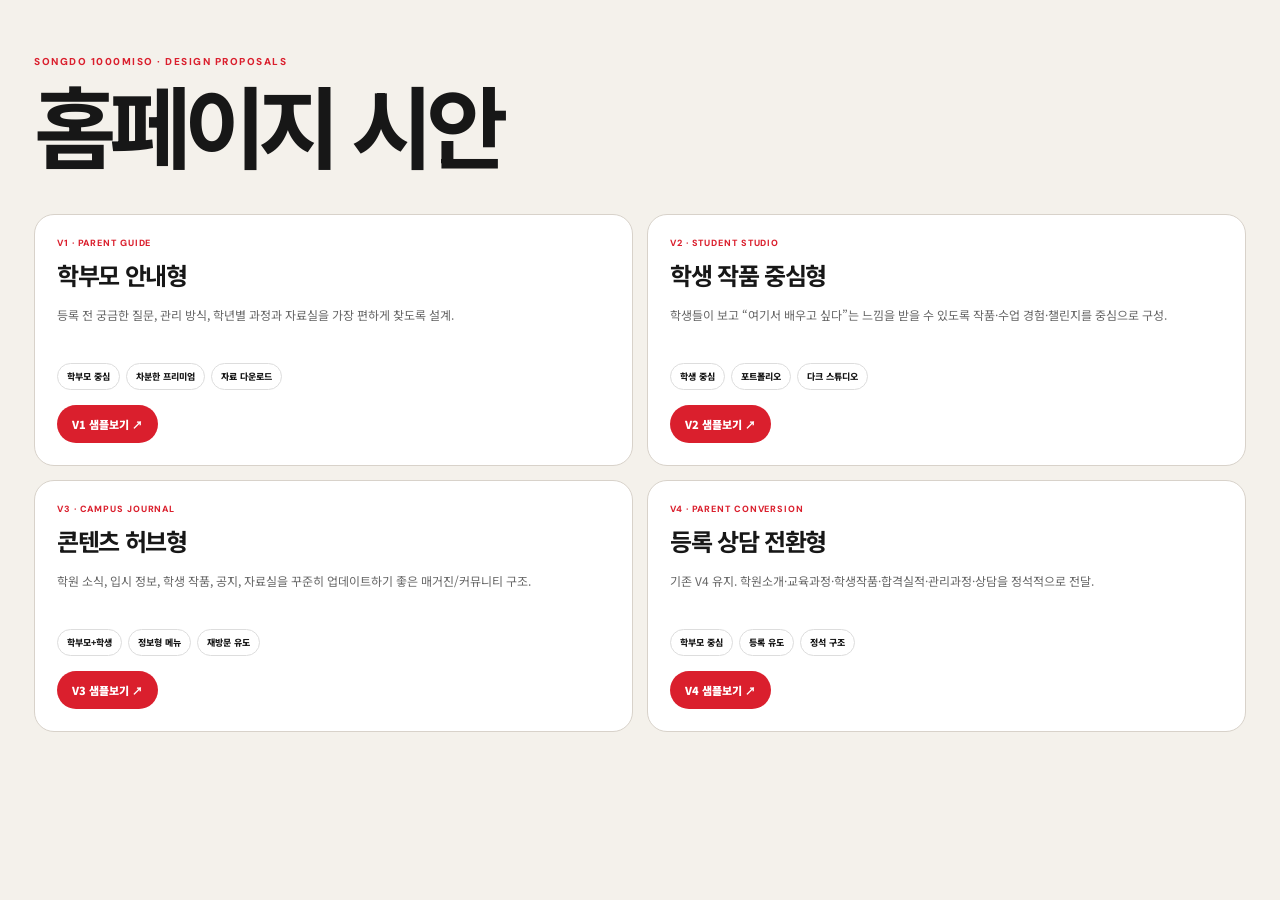
==== index.html @ f3ba22e1 "Add files via upload" ====
<!doctype html><html lang="ko"><head>
<meta charset="utf-8"><meta name="viewport" content="width=device-width,initial-scale=1">
<link rel="preconnect" href="https://fonts.googleapis.com"><link rel="preconnect" href="https://fonts.gstatic.com" crossorigin>
<link href="https://fonts.googleapis.com/css2?family=DM+Sans:wght@400;600;700;900&family=Noto+Sans+KR:wght@400;500;700;900&display=swap" rel="stylesheet">
<title>송도 천년의미소 홈페이지 시안</title>
<style>
:root{--red:#DA1F2D;--ink:#171717;--paper:#f4f1eb;--line:#d8d2ca}*{box-sizing:border-box}body{margin:0;background:var(--paper);color:var(--ink);font-family:"Noto Sans KR",sans-serif}.wrap{max-width:1450px;margin:auto;padding:0 34px}header{padding:55px 0 35px}.k{font:800 10px "DM Sans";color:var(--red);letter-spacing:.15em}h1{font-size:clamp(46px,7vw,90px);line-height:.9;letter-spacing:-.08em;margin:15px 0}p{color:#666;line-height:1.75;max-width:780px}.grid{display:grid;grid-template-columns:repeat(2,1fr);gap:14px;padding-bottom:60px}.card{background:#fff;border:1px solid var(--line);border-radius:20px;overflow:hidden}.preview{height:360px;background:#ddd}iframe{width:100%;height:100%;border:0;pointer-events:none}.body{padding:22px}.no{font:800 9px "DM Sans";color:var(--red);letter-spacing:.1em}h2{font-size:24px;letter-spacing:-.055em;margin:8px 0}.desc{font-size:12px;min-height:44px}.tags{display:flex;gap:6px;flex-wrap:wrap;margin:15px 0}.tags span{border:1px solid #ddd;border-radius:999px;padding:6px 9px;font-size:9px;font-weight:800}a{display:inline-block;background:var(--red);color:#fff;padding:11px 15px;border-radius:999px;font-size:11px;font-weight:900;text-decoration:none}@media(max-width:800px){.grid{grid-template-columns:1fr}.wrap{padding:0 20px}}
</style></head><body><div class="wrap"><header><div class="k">SONGDO 1000MISO · DESIGN PROPOSALS</div><h1>홈페이지 시안</h1></header><main class="grid">
<div class="card"><div class="body"><div class="no">V1 · PARENT GUIDE</div><h2>학부모 안내형</h2><p class="desc">등록 전 궁금한 질문, 관리 방식, 학년별 과정과 자료실을 가장 편하게 찾도록 설계.</p><div class="tags"><span>학부모 중심</span><span>차분한 프리미엄</span><span>자료 다운로드</span></div><a href="v1/index.html">V1 샘플보기 ↗</a></div></div>
<div class="card"><div class="body"><div class="no">V2 · STUDENT STUDIO</div><h2>학생 작품 중심형</h2><p class="desc">학생들이 보고 “여기서 배우고 싶다”는 느낌을 받을 수 있도록 작품·수업 경험·챌린지를 중심으로 구성.</p><div class="tags"><span>학생 중심</span><span>포트폴리오</span><span>다크 스튜디오</span></div><a href="v2/index.html">V2 샘플보기 ↗</a></div></div>
<div class="card"><div class="body"><div class="no">V3 · CAMPUS JOURNAL</div><h2>콘텐츠 허브형</h2><p class="desc">학원 소식, 입시 정보, 학생 작품, 공지, 자료실을 꾸준히 업데이트하기 좋은 매거진/커뮤니티 구조.</p><div class="tags"><span>학부모+학생</span><span>정보형 메뉴</span><span>재방문 유도</span></div><a href="v3/index.html">V3 샘플보기 ↗</a></div></div>
<div class="card"><div class="body"><div class="no">V4 · PARENT CONVERSION</div><h2>등록 상담 전환형</h2><p class="desc">기존 V4 유지. 학원소개·교육과정·학생작품·합격실적·관리과정·상담을 정석적으로 전달.</p><div class="tags"><span>학부모 중심</span><span>등록 유도</span><span>정석 구조</span></div><a href="v4/index.html">V4 샘플보기 ↗</a></div></div>
</main></div></body></html>
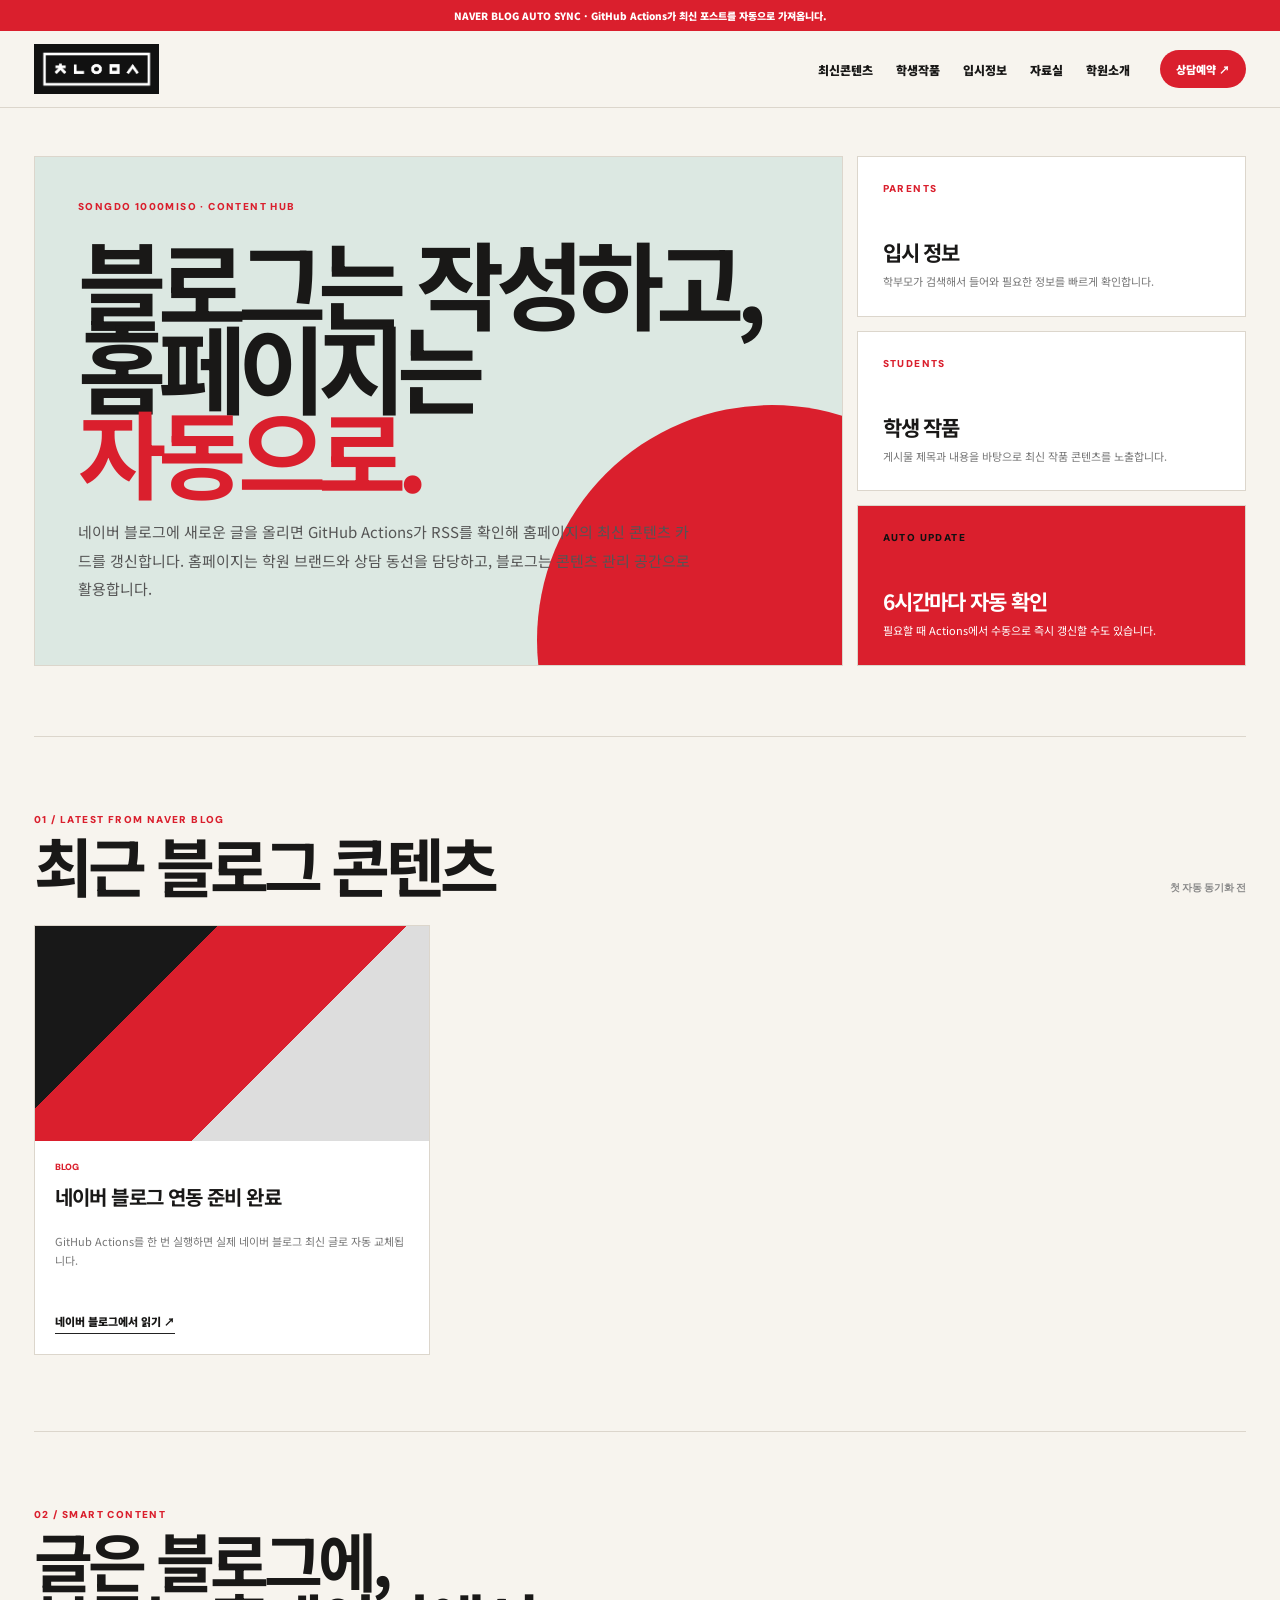
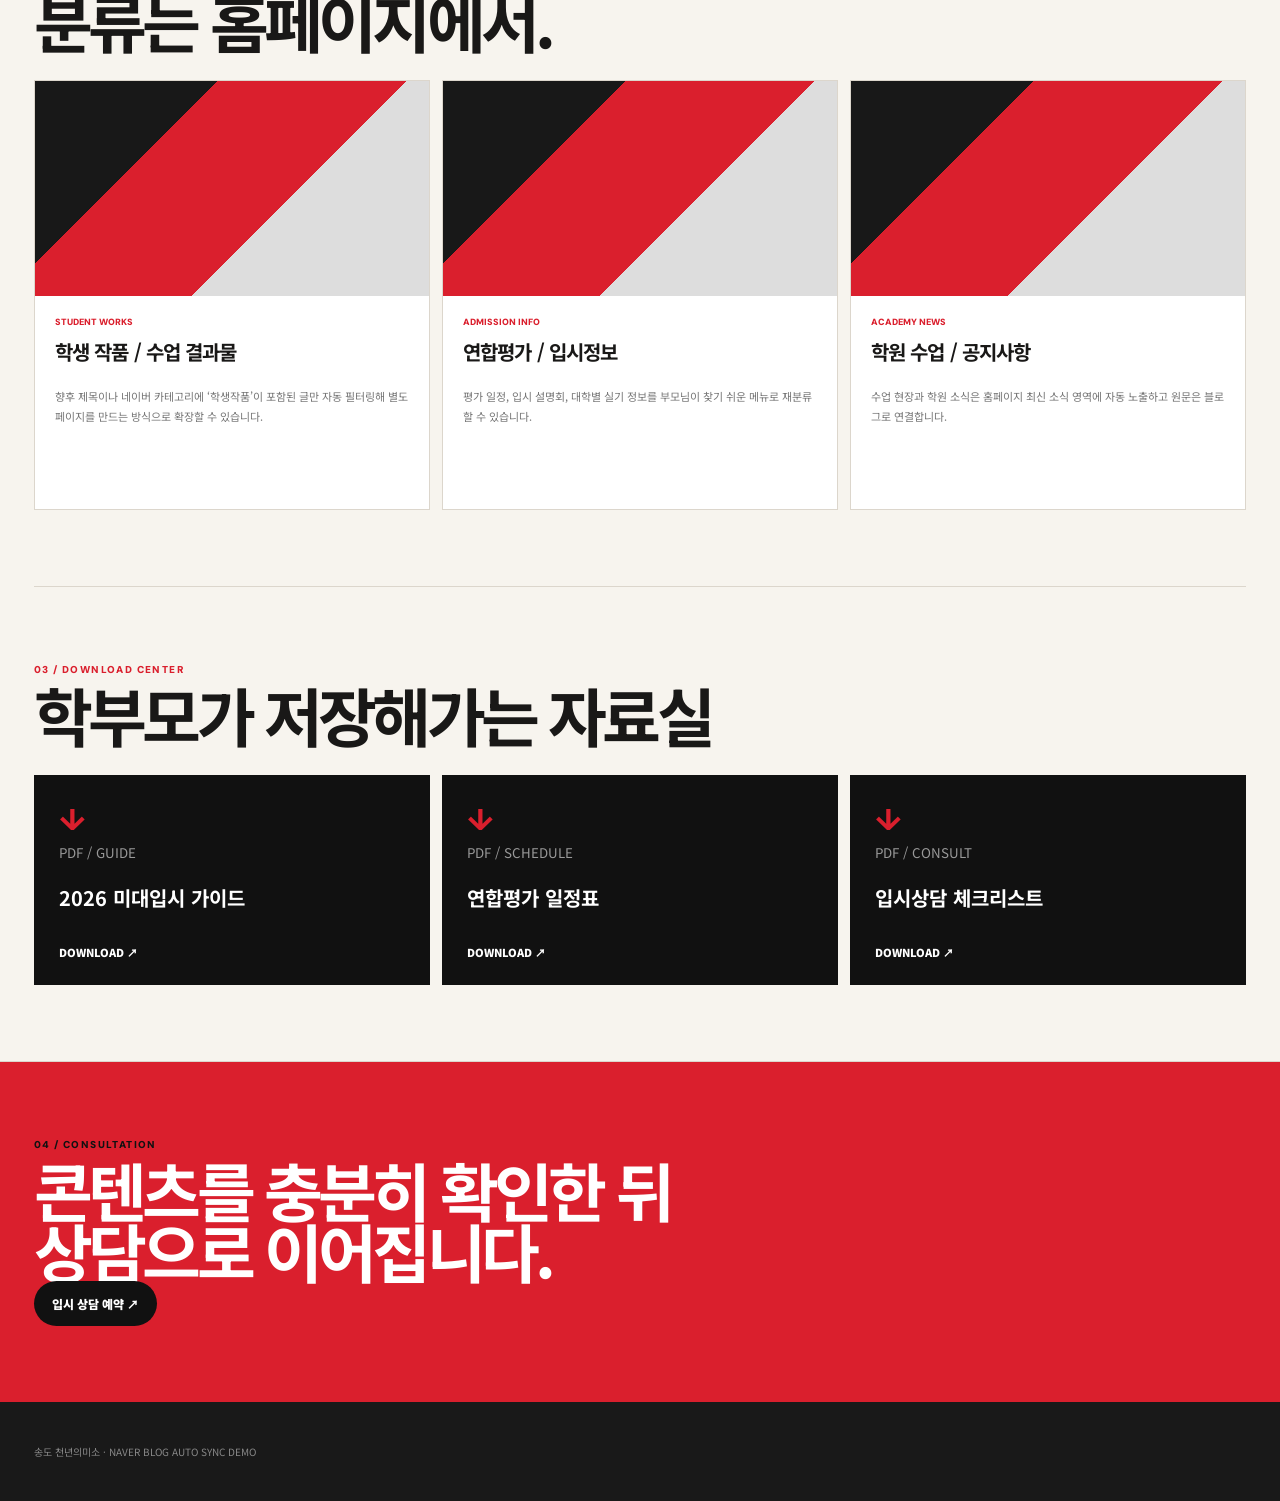
==== commit f4e66300: "Add files via upload" ====
--- a/index.html
+++ b/index.html
@@ -1,13 +1,80 @@
-<!doctype html><html lang="ko"><head>
-<meta charset="utf-8"><meta name="viewport" content="width=device-width,initial-scale=1">
-<link rel="preconnect" href="https://fonts.googleapis.com"><link rel="preconnect" href="https://fonts.gstatic.com" crossorigin>
-<link href="https://fonts.googleapis.com/css2?family=DM+Sans:wght@400;600;700;900&family=Noto+Sans+KR:wght@400;500;700;900&display=swap" rel="stylesheet">
-<title>송도 천년의미소 홈페이지 시안</title>
+<!doctype html>
+<html lang="ko">
+<head>
+<meta charset="utf-8">
+<meta name="viewport" content="width=device-width,initial-scale=1">
+<title>송도 천년의미소 | BLOG CONTENT HUB</title>
+<link rel="preconnect" href="https://fonts.googleapis.com">
+<link rel="preconnect" href="https://fonts.gstatic.com" crossorigin>
+<link href="https://fonts.googleapis.com/css2?family=DM+Sans:wght@500;700;900&family=Noto+Sans+KR:wght@400;500;700;900&display=swap" rel="stylesheet">
 <style>
-:root{--red:#DA1F2D;--ink:#171717;--paper:#f4f1eb;--line:#d8d2ca}*{box-sizing:border-box}body{margin:0;background:var(--paper);color:var(--ink);font-family:"Noto Sans KR",sans-serif}.wrap{max-width:1450px;margin:auto;padding:0 34px}header{padding:55px 0 35px}.k{font:800 10px "DM Sans";color:var(--red);letter-spacing:.15em}h1{font-size:clamp(46px,7vw,90px);line-height:.9;letter-spacing:-.08em;margin:15px 0}p{color:#666;line-height:1.75;max-width:780px}.grid{display:grid;grid-template-columns:repeat(2,1fr);gap:14px;padding-bottom:60px}.card{background:#fff;border:1px solid var(--line);border-radius:20px;overflow:hidden}.preview{height:360px;background:#ddd}iframe{width:100%;height:100%;border:0;pointer-events:none}.body{padding:22px}.no{font:800 9px "DM Sans";color:var(--red);letter-spacing:.1em}h2{font-size:24px;letter-spacing:-.055em;margin:8px 0}.desc{font-size:12px;min-height:44px}.tags{display:flex;gap:6px;flex-wrap:wrap;margin:15px 0}.tags span{border:1px solid #ddd;border-radius:999px;padding:6px 9px;font-size:9px;font-weight:800}a{display:inline-block;background:var(--red);color:#fff;padding:11px 15px;border-radius:999px;font-size:11px;font-weight:900;text-decoration:none}@media(max-width:800px){.grid{grid-template-columns:1fr}.wrap{padding:0 20px}}
-</style></head><body><div class="wrap"><header><div class="k">SONGDO 1000MISO · DESIGN PROPOSALS</div><h1>홈페이지 시안</h1></header><main class="grid">
-<div class="card"><div class="body"><div class="no">V1 · PARENT GUIDE</div><h2>학부모 안내형</h2><p class="desc">등록 전 궁금한 질문, 관리 방식, 학년별 과정과 자료실을 가장 편하게 찾도록 설계.</p><div class="tags"><span>학부모 중심</span><span>차분한 프리미엄</span><span>자료 다운로드</span></div><a href="v1/index.html">V1 샘플보기 ↗</a></div></div>
-<div class="card"><div class="body"><div class="no">V2 · STUDENT STUDIO</div><h2>학생 작품 중심형</h2><p class="desc">학생들이 보고 “여기서 배우고 싶다”는 느낌을 받을 수 있도록 작품·수업 경험·챌린지를 중심으로 구성.</p><div class="tags"><span>학생 중심</span><span>포트폴리오</span><span>다크 스튜디오</span></div><a href="v2/index.html">V2 샘플보기 ↗</a></div></div>
-<div class="card"><div class="body"><div class="no">V3 · CAMPUS JOURNAL</div><h2>콘텐츠 허브형</h2><p class="desc">학원 소식, 입시 정보, 학생 작품, 공지, 자료실을 꾸준히 업데이트하기 좋은 매거진/커뮤니티 구조.</p><div class="tags"><span>학부모+학생</span><span>정보형 메뉴</span><span>재방문 유도</span></div><a href="v3/index.html">V3 샘플보기 ↗</a></div></div>
-<div class="card"><div class="body"><div class="no">V4 · PARENT CONVERSION</div><h2>등록 상담 전환형</h2><p class="desc">기존 V4 유지. 학원소개·교육과정·학생작품·합격실적·관리과정·상담을 정석적으로 전달.</p><div class="tags"><span>학부모 중심</span><span>등록 유도</span><span>정석 구조</span></div><a href="v4/index.html">V4 샘플보기 ↗</a></div></div>
-</main></div></body></html>+:root{--red:#DA1F2D;--ink:#191817;--paper:#f7f4ee;--white:#fff;--line:#dcd6cc;--muted:#77736c;--mint:#dce8e2}
+*{box-sizing:border-box}html{scroll-behavior:smooth}body{margin:0;background:var(--paper);color:var(--ink);font-family:"Noto Sans KR",sans-serif}a{color:inherit;text-decoration:none}.wrap{max-width:1420px;margin:auto;padding:0 34px}
+.notice{background:var(--red);color:#fff;text-align:center;padding:8px;font-size:10px;font-weight:900}
+header{position:sticky;top:0;z-index:20;background:rgba(247,244,238,.96);border-bottom:1px solid var(--line)}.nav{height:76px;display:flex;align-items:center;gap:30px}.logo{width:125px;background:#111;padding:6px}.menu{margin-left:auto;display:flex;gap:23px;font-size:12px;font-weight:900}.menu a:hover{color:var(--red)}.consult{background:var(--red);color:white;border-radius:999px;padding:11px 16px;font-size:11px;font-weight:900}
+.hero{display:grid;grid-template-columns:1.35fr .65fr;gap:14px;padding:48px 0 70px}.feature{background:var(--mint);border:1px solid var(--line);padding:43px;min-height:510px;position:relative;overflow:hidden}.feature:after{content:"";position:absolute;width:470px;height:470px;border-radius:50%;background:var(--red);right:-165px;bottom:-210px}.k{font:900 10px "DM Sans";letter-spacing:.14em;color:var(--red)}h1{font-size:clamp(54px,7.5vw,103px);line-height:.88;letter-spacing:-.085em;margin:27px 0 25px}.feature p{font-size:15px;line-height:1.9;color:#555;max-width:620px;position:relative;z-index:2}.side{display:grid;gap:14px}.panel{background:#fff;border:1px solid var(--line);padding:25px;min-height:160px;display:flex;flex-direction:column;justify-content:space-between}.panel.red{background:var(--red);color:#fff}.panel h3{font-size:21px;letter-spacing:-.05em;margin:24px 0 5px}.panel p{font-size:11px;line-height:1.7;color:#777;margin:0}.panel.red p{color:#fff}
+section{padding:76px 0;border-top:1px solid var(--line)}.head{display:flex;align-items:end;justify-content:space-between;margin-bottom:30px}h2{font-size:clamp(38px,5vw,68px);letter-spacing:-.075em;line-height:.95;margin:8px 0 0}.updated{font:700 10px "DM Sans";color:#888}
+.bloggrid{display:grid;grid-template-columns:repeat(3,1fr);gap:12px}.post{background:#fff;border:1px solid var(--line);display:flex;flex-direction:column;min-height:430px}.thumb{height:215px;background:linear-gradient(135deg,#181818 0 30%,var(--red) 30% 61%,#ddd 61%);background-size:cover;background-position:center}.body{padding:20px;display:flex;flex-direction:column;flex:1}.meta{font:900 9px "DM Sans";color:var(--red);display:flex;gap:8px}.post h3{font-size:20px;line-height:1.4;letter-spacing:-.045em;margin:10px 0}.post p{font-size:11px;line-height:1.75;color:#777}.post a{margin-top:auto;font-size:11px;font-weight:900;border-bottom:1px solid #222;width:max-content;padding-bottom:4px}
+.downloads{display:grid;grid-template-columns:repeat(3,1fr);gap:12px}.download{background:#111;color:#fff;min-height:210px;padding:25px;display:flex;flex-direction:column;justify-content:space-between}.down{font:900 30px "DM Sans";color:var(--red)}.download small{color:#999}.download h3{font-size:20px}.download a{font-size:11px;font-weight:900}
+.cta{background:var(--red);color:#fff}.cta h2{max-width:850px}.cta a{display:inline-block;background:#111;color:#fff;border-radius:999px;padding:14px 18px;font-size:12px;font-weight:900}
+footer{background:#191919;color:#888;padding:42px 0;font-size:10px}
+.empty{grid-column:1/-1;background:#fff;border:1px dashed #aaa;padding:30px;font-size:13px;line-height:1.8}
+@media(max-width:850px){.menu{display:none}.hero{grid-template-columns:1fr}.bloggrid{grid-template-columns:1fr 1fr}.downloads{grid-template-columns:1fr}}@media(max-width:560px){.wrap{padding:0 19px}.bloggrid{grid-template-columns:1fr}.feature{padding:28px}.head{display:block}.updated{margin-top:12px}}
+</style>
+</head>
+<body>
+<div class="notice">NAVER BLOG AUTO SYNC · GitHub Actions가 최신 포스트를 자동으로 가져옵니다.</div>
+<header><div class="wrap nav"><img src="assets/logo.png" class="logo" alt="천년의미소"><nav class="menu"><a href="#latest">최신콘텐츠</a><a href="#works">학생작품</a><a href="#admission">입시정보</a><a href="#download">자료실</a><a href="#about">학원소개</a></nav><a class="consult" href="#contact">상담예약 ↗</a></div></header>
+
+<main class="wrap">
+<div class="hero"><article class="feature"><div class="k">SONGDO 1000MISO · CONTENT HUB</div><h1>블로그는 작성하고,<br>홈페이지는<br><span style="color:var(--red)">자동으로.</span></h1><p>네이버 블로그에 새로운 글을 올리면 GitHub Actions가 RSS를 확인해 홈페이지의 최신 콘텐츠 카드를 갱신합니다. 홈페이지는 학원 브랜드와 상담 동선을 담당하고, 블로그는 콘텐츠 관리 공간으로 활용합니다.</p></article><aside class="side"><div class="panel"><div class="k">PARENTS</div><div><h3>입시 정보</h3><p>학부모가 검색해서 들어와 필요한 정보를 빠르게 확인합니다.</p></div></div><div class="panel"><div class="k">STUDENTS</div><div><h3>학생 작품</h3><p>게시물 제목과 내용을 바탕으로 최신 작품 콘텐츠를 노출합니다.</p></div></div><div class="panel red"><div class="k" style="color:#111">AUTO UPDATE</div><div><h3>6시간마다 자동 확인</h3><p>필요할 때 Actions에서 수동으로 즉시 갱신할 수도 있습니다.</p></div></div></aside></div>
+
+<section id="latest"><div class="head"><div><div class="k">01 / LATEST FROM NAVER BLOG</div><h2>최근 블로그 콘텐츠</h2></div><div class="updated" id="updated">SYNC WAITING…</div></div><div id="blogPosts" class="bloggrid"><div class="empty">블로그 데이터를 불러오는 중입니다.</div></div></section>
+
+<section id="works"><div class="head"><div><div class="k">02 / SMART CONTENT</div><h2>글은 블로그에,<br>분류는 홈페이지에서.</h2></div></div><div class="bloggrid">
+<article class="post"><div class="thumb"></div><div class="body"><div class="meta">STUDENT WORKS</div><h3>학생 작품 / 수업 결과물</h3><p>향후 제목이나 네이버 카테고리에 ‘학생작품’이 포함된 글만 자동 필터링해 별도 페이지를 만드는 방식으로 확장할 수 있습니다.</p></div></article>
+<article class="post"><div class="thumb"></div><div class="body"><div class="meta">ADMISSION INFO</div><h3>연합평가 / 입시정보</h3><p>평가 일정, 입시 설명회, 대학별 실기 정보를 부모님이 찾기 쉬운 메뉴로 재분류할 수 있습니다.</p></div></article>
+<article class="post"><div class="thumb"></div><div class="body"><div class="meta">ACADEMY NEWS</div><h3>학원 수업 / 공지사항</h3><p>수업 현장과 학원 소식은 홈페이지 최신 소식 영역에 자동 노출하고 원문은 블로그로 연결합니다.</p></div></article>
+</div></section>
+
+<section id="download"><div class="head"><div><div class="k">03 / DOWNLOAD CENTER</div><h2>학부모가 저장해가는 자료실</h2></div></div><div class="downloads"><div class="download"><div><div class="down">↓</div><small>PDF / GUIDE</small><h3>2026 미대입시 가이드</h3></div><a href="#">DOWNLOAD ↗</a></div><div class="download"><div><div class="down">↓</div><small>PDF / SCHEDULE</small><h3>연합평가 일정표</h3></div><a href="#">DOWNLOAD ↗</a></div><div class="download"><div><div class="down">↓</div><small>PDF / CONSULT</small><h3>입시상담 체크리스트</h3></div><a href="#">DOWNLOAD ↗</a></div></div></section>
+</main>
+
+<section class="cta" id="contact"><div class="wrap"><div class="k" style="color:#111">04 / CONSULTATION</div><h2>콘텐츠를 충분히 확인한 뒤<br>상담으로 이어집니다.</h2><a href="#">입시 상담 예약 ↗</a></div></section>
+<footer><div class="wrap">송도 천년의미소 · NAVER BLOG AUTO SYNC DEMO</div></footer>
+
+<script>
+async function renderBlog(){
+  const target = document.getElementById('blogPosts');
+  try{
+    const res = await fetch('data/blog-posts.json?ts=' + Date.now(), {cache:'no-store'});
+    if(!res.ok) throw new Error('HTTP '+res.status);
+    const data = await res.json();
+    const posts = (data.posts || []).slice(0, 9);
+    document.getElementById('updated').textContent =
+      data.updatedAt ? 'LAST SYNC · ' + new Date(data.updatedAt).toLocaleString('ko-KR') : '첫 자동 동기화 전';
+    if(!posts.length){
+      target.innerHTML='<div class="empty">표시할 블로그 글이 없습니다.</div>';
+      return;
+    }
+    target.innerHTML = posts.map(p => {
+      const bg = p.thumbnail ? `style="background-image:url('${String(p.thumbnail).replace(/'/g,"%27")}')"` : '';
+      return `<article class="post">
+        <div class="thumb" ${bg}></div>
+        <div class="body">
+          <div class="meta"><span>${escapeHtml(p.category || 'BLOG')}</span><span>${escapeHtml(p.date || '')}</span></div>
+          <h3>${escapeHtml(p.title || '')}</h3>
+          <p>${escapeHtml(p.description || '')}</p>
+          <a href="${safeUrl(p.link)}" target="_blank" rel="noopener">네이버 블로그에서 읽기 ↗</a>
+        </div>
+      </article>`;
+    }).join('');
+  }catch(e){
+    target.innerHTML='<div class="empty">블로그 데이터를 불러오지 못했습니다. GitHub Actions의 <b>Sync Naver Blog and Deploy Pages</b> 워크플로를 먼저 실행해 주세요.</div>';
+  }
+}
+function escapeHtml(s){return String(s).replace(/[&<>"']/g,m=>({'&':'&amp;','<':'&lt;','>':'&gt;','"':'&quot;',"'":'&#39;'}[m]));}
+function safeUrl(s){try{const u=new URL(s);return /^https?:$/.test(u.protocol)?u.href:'#'}catch(e){return '#'}}
+renderBlog();
+</script>
+</body></html>
